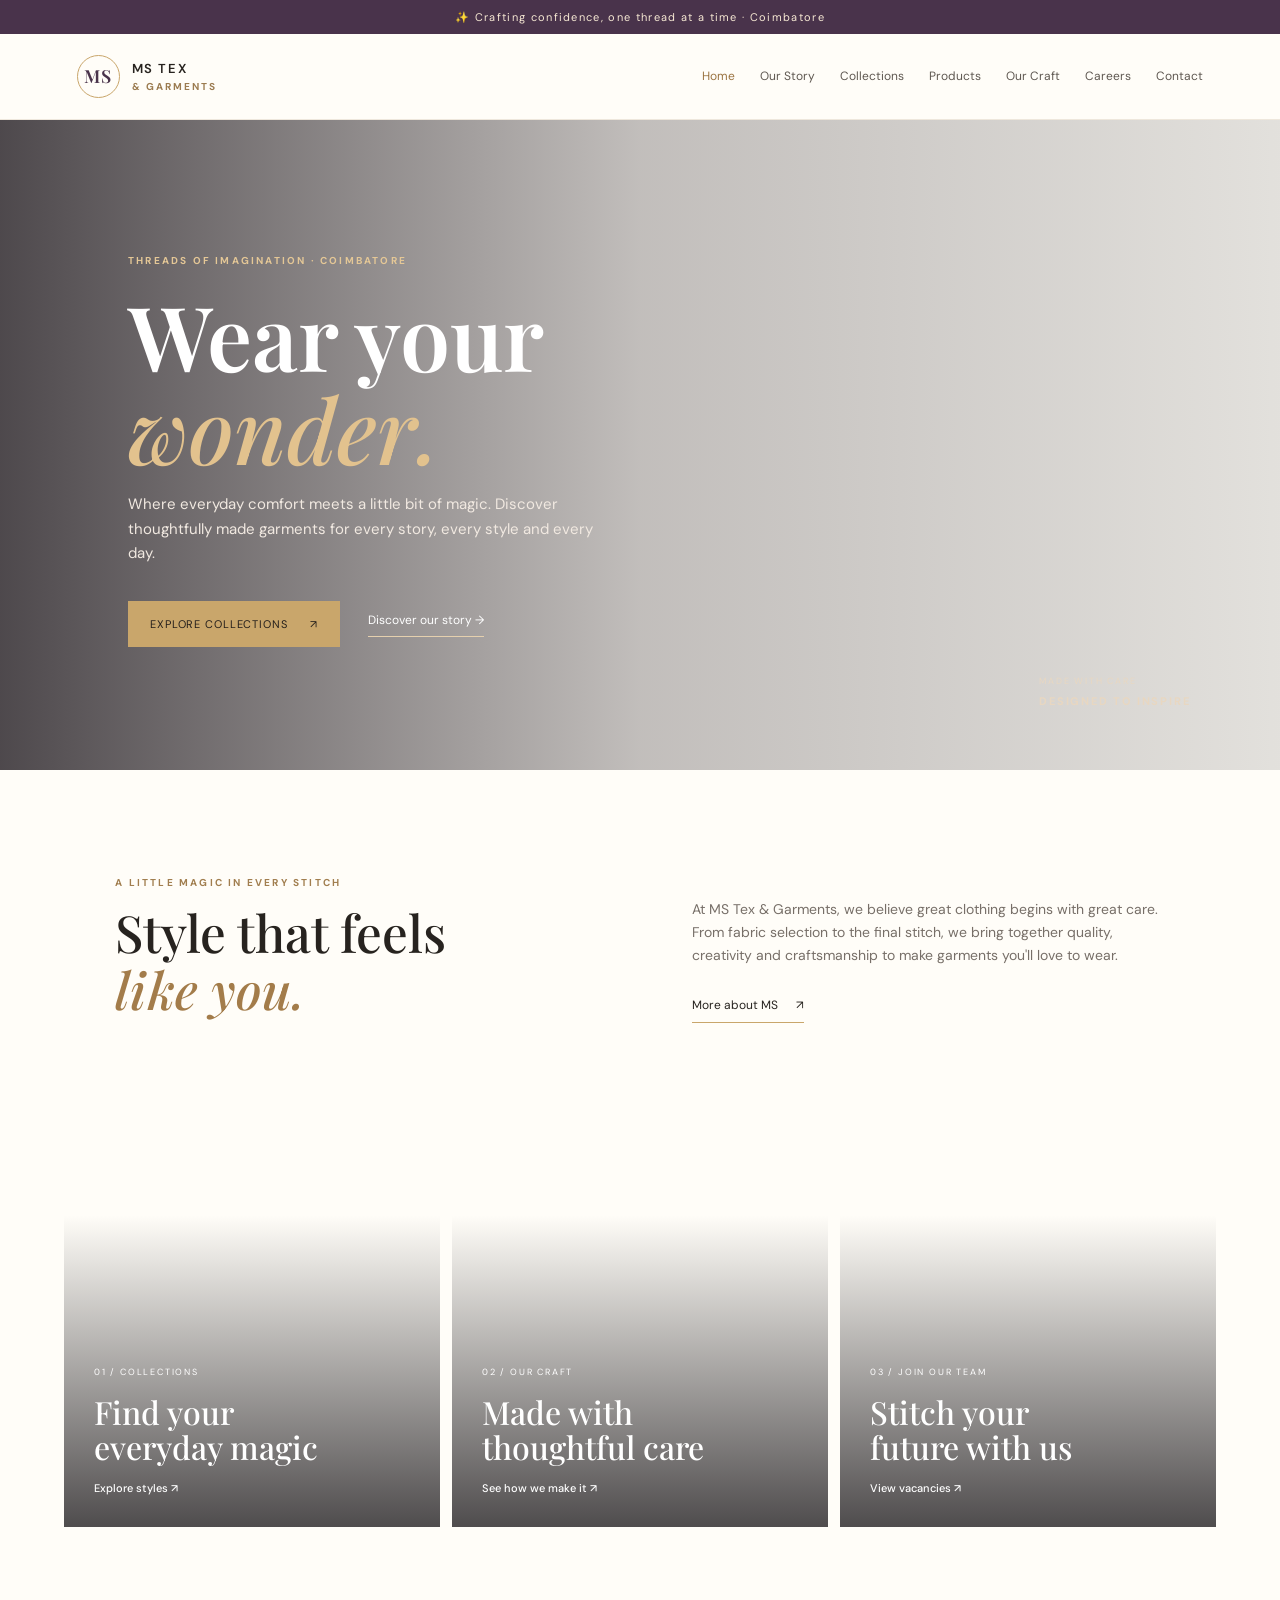
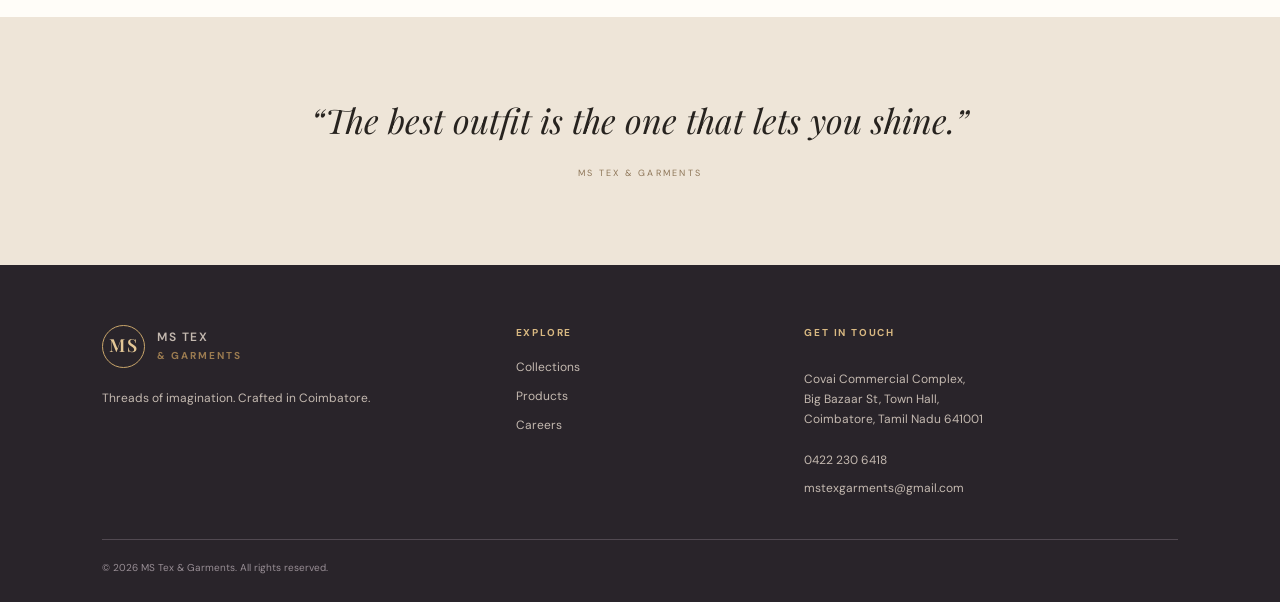
==== index.html @ d30a9a6e "Initial commit" ====
<!DOCTYPE html>
<html lang="en">
<head><meta charset="UTF-8"><meta name="viewport" content="width=device-width, initial-scale=1.0">
<title>MS Tex & Garments | Wear Your Wonder</title><link rel="stylesheet" href="assets/style.css"></head>
<body>
<div class="announcement">✨ Crafting confidence, one thread at a time · Coimbatore</div>
<header class="site-header"><a class="brand" href="index.html"><span class="brand-mark">MS</span><span>MS TEX <b>& GARMENTS</b></span></a>
<button class="menu-toggle" aria-label="Open menu">☰</button><nav class="nav"><a class="active" href="index.html">Home</a><a href="about.html">Our Story</a><a href="collections.html">Collections</a><a href="products.html">Products</a><a href="craft.html">Our Craft</a><a href="careers.html">Careers</a><a href="contact.html">Contact</a></nav></header>
<main>
<section class="hero"><div class="hero-shade"></div><div class="hero-content"><p class="eyebrow">THREADS OF IMAGINATION · COIMBATORE</p><h1>Wear your<br><em>wonder.</em></h1><p class="hero-copy">Where everyday comfort meets a little bit of magic. Discover thoughtfully made garments for every story, every style and every day.</p><div class="hero-actions"><a class="btn btn-gold" href="collections.html">Explore collections <span>↗</span></a><a class="text-link" href="about.html">Discover our story →</a></div></div><div class="hero-note">MADE WITH CARE<br><b>DESIGNED TO INSPIRE</b></div></section>
<section class="intro section"><div><p class="eyebrow">A LITTLE MAGIC IN EVERY STITCH</p><h2>Style that feels<br><em>like you.</em></h2></div><div class="intro-copy"><p>At MS Tex & Garments, we believe great clothing begins with great care. From fabric selection to the final stitch, we bring together quality, creativity and craftsmanship to make garments you'll love to wear.</p><a class="arrow-link" href="about.html">More about MS <span>↗</span></a></div></section>
<section class="feature-grid"><a class="feature-card feature-one" href="collections.html"><span>01 / COLLECTIONS</span><h3>Find your<br>everyday magic</h3><b>Explore styles ↗</b></a><a class="feature-card feature-two" href="craft.html"><span>02 / OUR CRAFT</span><h3>Made with<br>thoughtful care</h3><b>See how we make it ↗</b></a><a class="feature-card feature-three" href="careers.html"><span>03 / JOIN OUR TEAM</span><h3>Stitch your<br>future with us</h3><b>View vacancies ↗</b></a></section>
<section class="quote-band"><p>“The best outfit is the one that lets <em>you</em> shine.”</p><span>MS TEX & GARMENTS</span></section>
</main>
<footer class="footer"><div><a class="brand brand-light" href="index.html"><span class="brand-mark">MS</span><span>MS TEX <b>& GARMENTS</b></span></a><p>Threads of imagination. Crafted in Coimbatore.</p></div><div><b>EXPLORE</b><a href="collections.html">Collections</a><a href="products.html">Products</a><a href="careers.html">Careers</a></div><div><b>GET IN TOUCH</b><p>Covai Commercial Complex,<br>Big Bazaar St, Town Hall,<br>Coimbatore, Tamil Nadu 641001</p><a href="tel:04222306418">0422 230 6418</a><a href="mailto:mstexgarments@gmail.com">mstexgarments@gmail.com</a></div><small>© 2026 MS Tex & Garments. All rights reserved.</small></footer>
<script src="assets/script.js"></script></body></html>
---- assets/style.css ----
@import url('https://fonts.googleapis.com/css2?family=DM+Sans:wght@400;500;600;700&family=Playfair+Display:ital,wght@0,500;0,600;0,700;1,500;1,600&display=swap');
:root{--ink:#27231f;--cream:#f7f2e9;--paper:#fffdf8;--gold:#c9a66b;--plum:#49334b;--muted:#776f68}*{box-sizing:border-box}html{scroll-behavior:smooth}body{margin:0;background:var(--paper);color:var(--ink);font-family:'DM Sans',sans-serif;line-height:1.65}a{color:inherit;text-decoration:none}.announcement{text-align:center;background:var(--plum);color:#f7e9d4;padding:8px;font-size:11px;letter-spacing:.12em}.site-header{height:86px;padding:0 6%;display:flex;align-items:center;justify-content:space-between;background:#fffdf8;position:sticky;top:0;z-index:10;border-bottom:1px solid #eee7dc}.brand{display:flex;align-items:center;gap:12px;font-size:13px;letter-spacing:.12em;font-weight:600}.brand b{display:block;font-size:10px;letter-spacing:.2em;color:#9b7b50}.brand-mark{width:43px;height:43px;border:1px solid var(--gold);border-radius:50%;display:grid;place-items:center;font-family:'Playfair Display';font-size:18px;color:var(--plum)}.nav{display:flex;gap:25px}.nav a{font-size:12px;color:#5f5851}.nav a:hover,.nav a.active{color:#9b7442}.menu-toggle{display:none;background:none;border:0;font-size:25px}.hero{min-height:650px;position:relative;background: url('https://images.unsplash.com/photo-153910 лишь?auto=format&fit=crop&w=2000&q=90') center/cover no-repeat;display:flex;align-items:center;padding:7% 10%;color:white}.hero{background-image:url('https://images.unsplash.com/photo-1539109136881-3be0616acf4b?auto=format&fit=crop&w=2000&q=90')}.hero-shade{position:absolute;inset:0;background:linear-gradient(90deg,rgba(28,22,28,.78),rgba(35,27,31,.28),rgba(20,18,20,.12))}.hero-content{position:relative;max-width:600px}.eyebrow{font-size:10px;letter-spacing:.22em;font-weight:700;color:#a17e4f}.hero .eyebrow,.page-hero .eyebrow{color:#e4c796}.hero h1,.page-hero h1{font:600 clamp(52px,7vw,94px)/1.04 'Playfair Display',serif;margin:18px 0}.hero h1 em,.page-hero h1 em,.section h2 em{color:#e2c28e;font-weight:500}.hero-copy{max-width:470px;color:#f1e9e1;font-size:15px}.hero-actions{display:flex;align-items:center;gap:28px;margin-top:35px}.btn{display:inline-flex;align-items:center;gap:22px;padding:14px 22px;font-size:11px;letter-spacing:.08em;text-transform:uppercase;border:0;cursor:pointer}.btn-gold{background:var(--gold);color:#241f1b}.btn-dark{background:var(--plum);color:white}.text-link{font-size:12px;border-bottom:1px solid #e5d0ae;padding-bottom:5px}.hero-note{position:absolute;right:7%;bottom:9%;font-size:9px;letter-spacing:.2em;line-height:2;color:#e8d7c1}.hero-note b{font-size:11px}.section{padding:95px 9%}.intro{display:grid;grid-template-columns:1fr 1fr;gap:10%;align-items:center}.section h2{font:500 clamp(37px,4vw,56px)/1.12 'Playfair Display',serif;margin:12px 0 24px}.section h2 em{color:#a37c4a}.intro-copy p,.split-section p,.career-layout p{color:var(--muted);font-size:14px}.arrow-link{display:inline-block;margin-top:15px;font-size:12px;border-bottom:1px solid var(--gold);padding-bottom:6px}.arrow-link span{margin-left:15px}.feature-grid{display:grid;grid-template-columns:repeat(3,1fr);gap:12px;padding:0 5% 90px}.feature-card{min-height:390px;padding:30px;color:white;display:flex;flex-direction:column;justify-content:flex-end;background-size:cover;background-position:center;position:relative;isolation:isolate}.feature-card:before{content:'';position:absolute;inset:0;background:linear-gradient(0deg,rgba(20,17,20,.75),transparent 80%);z-index:-1}.feature-one{background-image:url('https://images.unsplash.com/photo-1483985988355-763728e1935b?auto=format&fit=crop&w=900&q=85')}.feature-two{background-image:url('https://images.unsplash.com/photo-1452860606245-08befc0ff44b?auto=format&fit=crop&w=900&q=85')}.feature-three{background-image:url('https://images.unsplash.com/photo-1521737711867-e3b97375f902?auto=format&fit=crop&w=900&q=85')}.feature-card span{font-size:9px;letter-spacing:.2em}.feature-card h3{font:500 32px/1.12 'Playfair Display';margin:14px 0}.feature-card b{font-size:11px;font-weight:500}.quote-band{text-align:center;background:#eee5d8;padding:80px 20px}.quote-band p{font:italic 34px 'Playfair Display';margin:0 0 15px}.quote-band span{font-size:9px;letter-spacing:.25em;color:#8d7557}.footer{background:#29242a;color:#e9e1d8;padding:60px 8% 25px;display:grid;grid-template-columns:1.5fr 1fr 1.5fr;gap:40px}.brand-light{color:white}.brand-light .brand-mark{color:#e4c796}.footer p,.footer a{font-size:12px;color:#c4b9b0}.footer>div{display:flex;flex-direction:column;align-items:flex-start;gap:9px}.footer>div>b{font-size:10px;letter-spacing:.18em;color:#d9b982;margin-bottom:8px}.footer small{grid-column:1/-1;border-top:1px solid #514951;padding-top:20px;color:#988e95;font-size:10px}.page-hero{min-height:470px;background-size:cover;background-position:center;display:flex;align-items:center;padding:6% 10%;color:white;position:relative}.page-hero:before{content:'';position:absolute;inset:0;background:linear-gradient(90deg,rgba(29,23,30,.78),rgba(30,24,30,.22))}.page-hero>div{position:relative}.page-hero h1{font-size:clamp(48px,6vw,78px)}.page-hero p:not(.eyebrow){max-width:460px;color:#f0e7dd}.about-hero{background-image:url('https://images.unsplash.com/photo-1529139574466-a303027c1d8b?auto=format&fit=crop&w=1800&q=85')}.collection-hero{background-image:url('https://images.unsplash.com/photo-1490481651871-ab68de25d43d?auto=format&fit=crop&w=1800&q=85')}.product-hero{background-image:url('https://images.unsplash.com/photo-1483985988355-763728e1935b?auto=format&fit=crop&w=1800&q=85')}.craft-hero{background-image:url('https://images.unsplash.com/photo-1452860606245-08befc0ff44b?auto=format&fit=crop&w=1800&q=85')}.career-hero{background-image:url('https://images.unsplash.com/photo-1521737711867-e3b97375f902?auto=format&fit=crop&w=1800&q=85')}.contact-hero{background-image:url('https://images.unsplash.com/photo-1441986300917-64674bd600d8?auto=format&fit=crop&w=1800&q=85')}.split-section{display:grid;grid-template-columns:1fr 1fr;gap:9%;align-items:center}.image-panel{min-height:500px;background:url('https://images.unsplash.com/photo-1529139574466-a303027c1d8b?auto=format&fit=crop&w=1000&q=85') center/cover}.values{background:var(--cream);padding:65px 9%;display:grid;grid-template-columns:repeat(3,1fr);gap:40px}.values span,.process-list>div>span{color:#a17e4f;font:italic 22px 'Playfair Display'}.values h3,.process-list h3{font:500 25px 'Playfair Display';margin:12px 0}.values p,.process-list p{color:var(--muted);font-size:13px}.section-heading{display:flex;justify-content:space-between;align-items:end;gap:40px;margin-bottom:40px}.section-heading>p{max-width:360px;color:var(--muted);font-size:13px}.collection-grid{display:grid;grid-template-columns:repeat(2,1fr);gap:22px}.collection-tile{position:relative;min-height:420px;overflow:hidden;color:white}.collection-tile img{width:100%;height:420px;object-fit:cover;transition:transform .5s}.collection-tile:hover img{transform:scale(1.04)}.collection-tile:after{content:'';position:absolute;inset:30% 0 0;background:linear-gradient(transparent,rgba(20,17,20,.8))}.collection-tile div{position:absolute;z-index:1;bottom:25px;left:28px}.collection-tile span,.product-grid article p{font-size:11px;color:#e5d8c8}.collection-tile h3{font:500 32px 'Playfair Display';margin:5px 0}.product-grid{display:grid;grid-template-columns:repeat(3,1fr);gap:35px 22px}.product-grid img{width:100%;height:350px;object-fit:cover}.product-grid h3{font:500 22px 'Playfair Display';margin:13px 0 0}.product-grid article p{color:var(--muted);margin-top:3px}.center-cta{text-align:center;background:var(--cream);padding:55px 20px;margin-top:75px}.center-cta h2{font:500 36px 'Playfair Display';margin:0}.center-cta p{color:var(--muted);font-size:13px}.process-list>div{display:grid;grid-template-columns:60px 1fr 190px;align-items:center;gap:30px;border-top:1px solid #e9e1d8;padding:25px 0}.process-list img{width:190px;height:125px;object-fit:cover}.process-list h3{margin:0}.career-layout{display:grid;grid-template-columns:1fr 1fr;gap:10%}.career-image{height:300px;margin-top:30px;background:url('https://images.unsplash.com/photo-1590736969955-71cc94901144?auto=format&fit=crop&w=900&q=85') center/cover}.vacancies article{border-top:1px solid #e5ddd3;padding:20px 0}.vacancies article span,.contact-detail span{font-size:9px;letter-spacing:.2em;color:#a17e4f}.vacancies h3{font:500 24px 'Playfair Display';margin:5px 0}.vacancies article p{font-size:13px}.vacancies article a{font-size:11px;border-bottom:1px solid var(--gold);padding-bottom:4px}.note,.form-note{font-size:11px;color:#8b8178}.contact-layout{display:grid;grid-template-columns:1fr 1fr;gap:12%}.contact-detail{border-top:1px solid #e5ddd3;padding:18px 0;margin:18px 0}.contact-detail p,.contact-detail a{font-size:14px;color:var(--muted)}.contact-form{background:var(--cream);padding:35px}.contact-form h2{font-size:36px}.contact-form label{display:block;font-size:11px;margin:15px 0;color:#625a52}.contact-form input,.contact-form select,.contact-form textarea{display:block;width:100%;padding:13px;border:1px solid #ded4c7;background:#fffdf8;margin-top:6px;font:13px 'DM Sans';color:var(--ink)}.contact-form input:focus,.contact-form textarea:focus{outline:1px solid var(--gold)}@media(max-width:900px){.nav{gap:12px}.nav a{font-size:10px}.site-header{padding:0 3%}.section{padding:70px 6%}.hero{min-height:570px}.feature-card{min-height:320px}}@media(max-width:700px){.site-header{height:72px;padding:0 5%}.menu-toggle{display:block}.nav{display:none;position:absolute;top:72px;left:0;right:0;background:#fffdf8;padding:20px 7%;flex-direction:column;gap:14px;box-shadow:0 12px 20px #0001}.nav.open{display:flex}.nav a{font-size:13px}.hero{min-height:590px;padding:12% 7%;background-position:60%}.hero-note{display:none}.hero-actions{align-items:flex-start;flex-direction:column;gap:17px}.intro,.split-section,.career-layout,.contact-layout{grid-template-columns:1fr;gap:35px}.feature-grid{grid-template-columns:1fr;padding:0 6% 60px}.feature-card{min-height:350px}.footer{grid-template-columns:1fr 1fr;padding:45px 7%}.footer>div:first-child{grid-column:1/-1}.page-hero{min-height:390px;padding:10% 7%}.section-heading{display:block}.section-heading>p{margin-top:20px}.collection-grid,.product-grid,.values{grid-template-columns:1fr}.collection-tile,.collection-tile img{height:360px;min-height:360px}.product-grid img{height:390px}.process-list>div{grid-template-columns:35px 1fr;gap:12px}.process-list img{grid-column:2;width:100%;height:160px}.contact-form{padding:25px}.quote-band p{font-size:27px}}
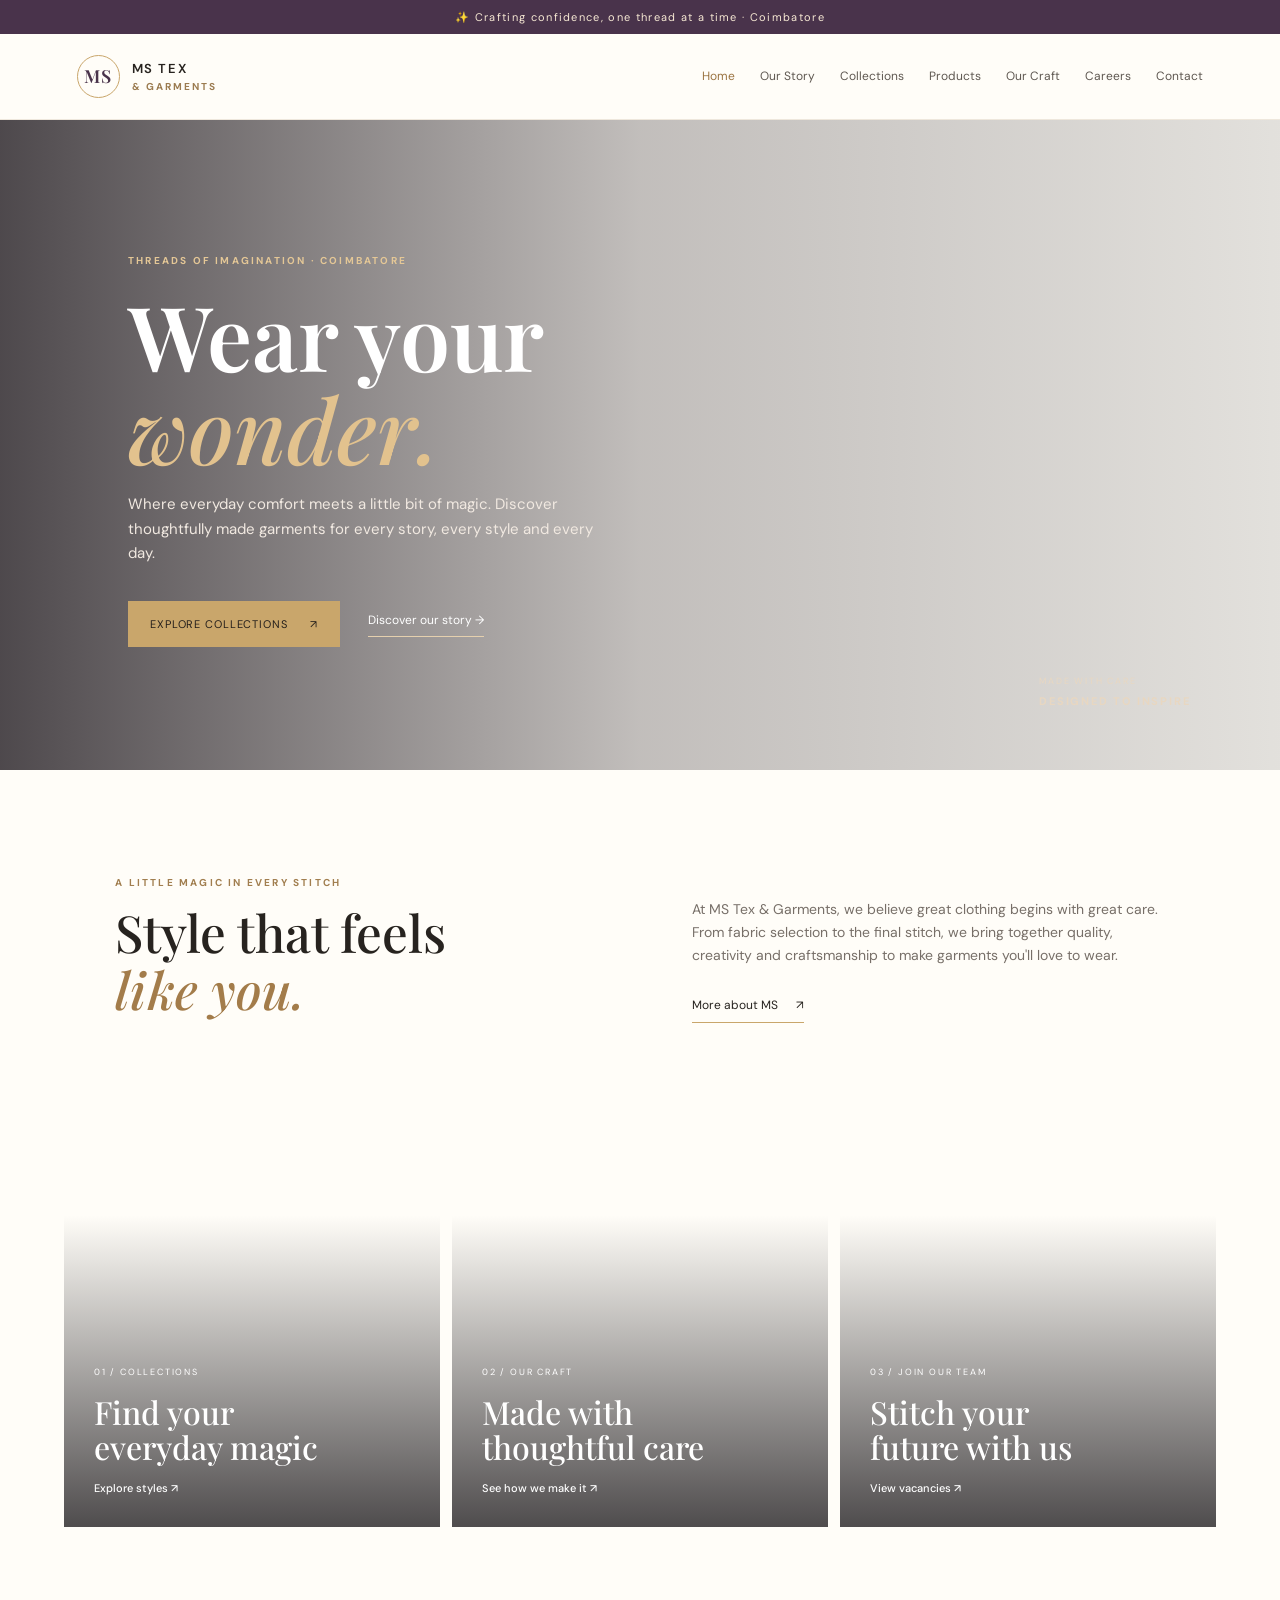
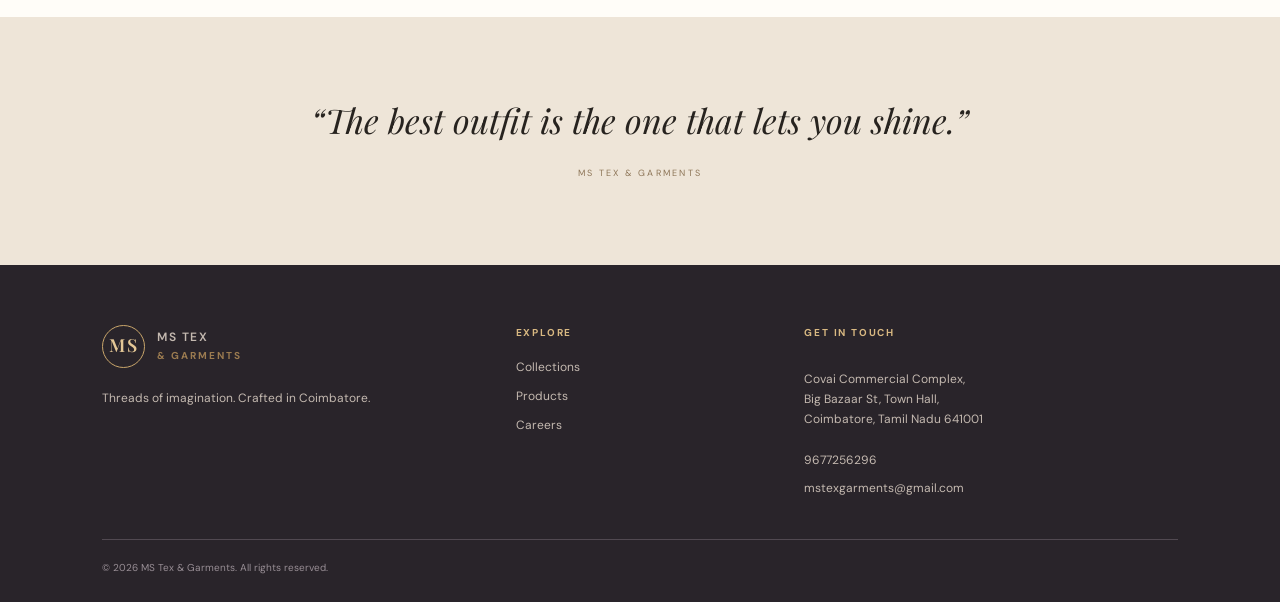
==== commit 9990a5c3: "Fix phone number in footer section Updated contact phone number in the footer." ====
--- a/index.html
+++ b/index.html
@@ -12,5 +12,5 @@
 <section class="feature-grid"><a class="feature-card feature-one" href="collections.html"><span>01 / COLLECTIONS</span><h3>Find your<br>everyday magic</h3><b>Explore styles ↗</b></a><a class="feature-card feature-two" href="craft.html"><span>02 / OUR CRAFT</span><h3>Made with<br>thoughtful care</h3><b>See how we make it ↗</b></a><a class="feature-card feature-three" href="careers.html"><span>03 / JOIN OUR TEAM</span><h3>Stitch your<br>future with us</h3><b>View vacancies ↗</b></a></section>
 <section class="quote-band"><p>“The best outfit is the one that lets <em>you</em> shine.”</p><span>MS TEX & GARMENTS</span></section>
 </main>
-<footer class="footer"><div><a class="brand brand-light" href="index.html"><span class="brand-mark">MS</span><span>MS TEX <b>& GARMENTS</b></span></a><p>Threads of imagination. Crafted in Coimbatore.</p></div><div><b>EXPLORE</b><a href="collections.html">Collections</a><a href="products.html">Products</a><a href="careers.html">Careers</a></div><div><b>GET IN TOUCH</b><p>Covai Commercial Complex,<br>Big Bazaar St, Town Hall,<br>Coimbatore, Tamil Nadu 641001</p><a href="tel:04222306418">0422 230 6418</a><a href="mailto:mstexgarments@gmail.com">mstexgarments@gmail.com</a></div><small>© 2026 MS Tex & Garments. All rights reserved.</small></footer>
-<script src="assets/script.js"></script></body></html>+<footer class="footer"><div><a class="brand brand-light" href="index.html"><span class="brand-mark">MS</span><span>MS TEX <b>& GARMENTS</b></span></a><p>Threads of imagination. Crafted in Coimbatore.</p></div><div><b>EXPLORE</b><a href="collections.html">Collections</a><a href="products.html">Products</a><a href="careers.html">Careers</a></div><div><b>GET IN TOUCH</b><p>Covai Commercial Complex,<br>Big Bazaar St, Town Hall,<br>Coimbatore, Tamil Nadu 641001</p><a href="tel:9677256296">9677256296</a><a href="mailto:mstexgarments@gmail.com">mstexgarments@gmail.com</a></div><small>© 2026 MS Tex & Garments. All rights reserved.</small></footer>
+<script src="assets/script.js"></script></body></html>
